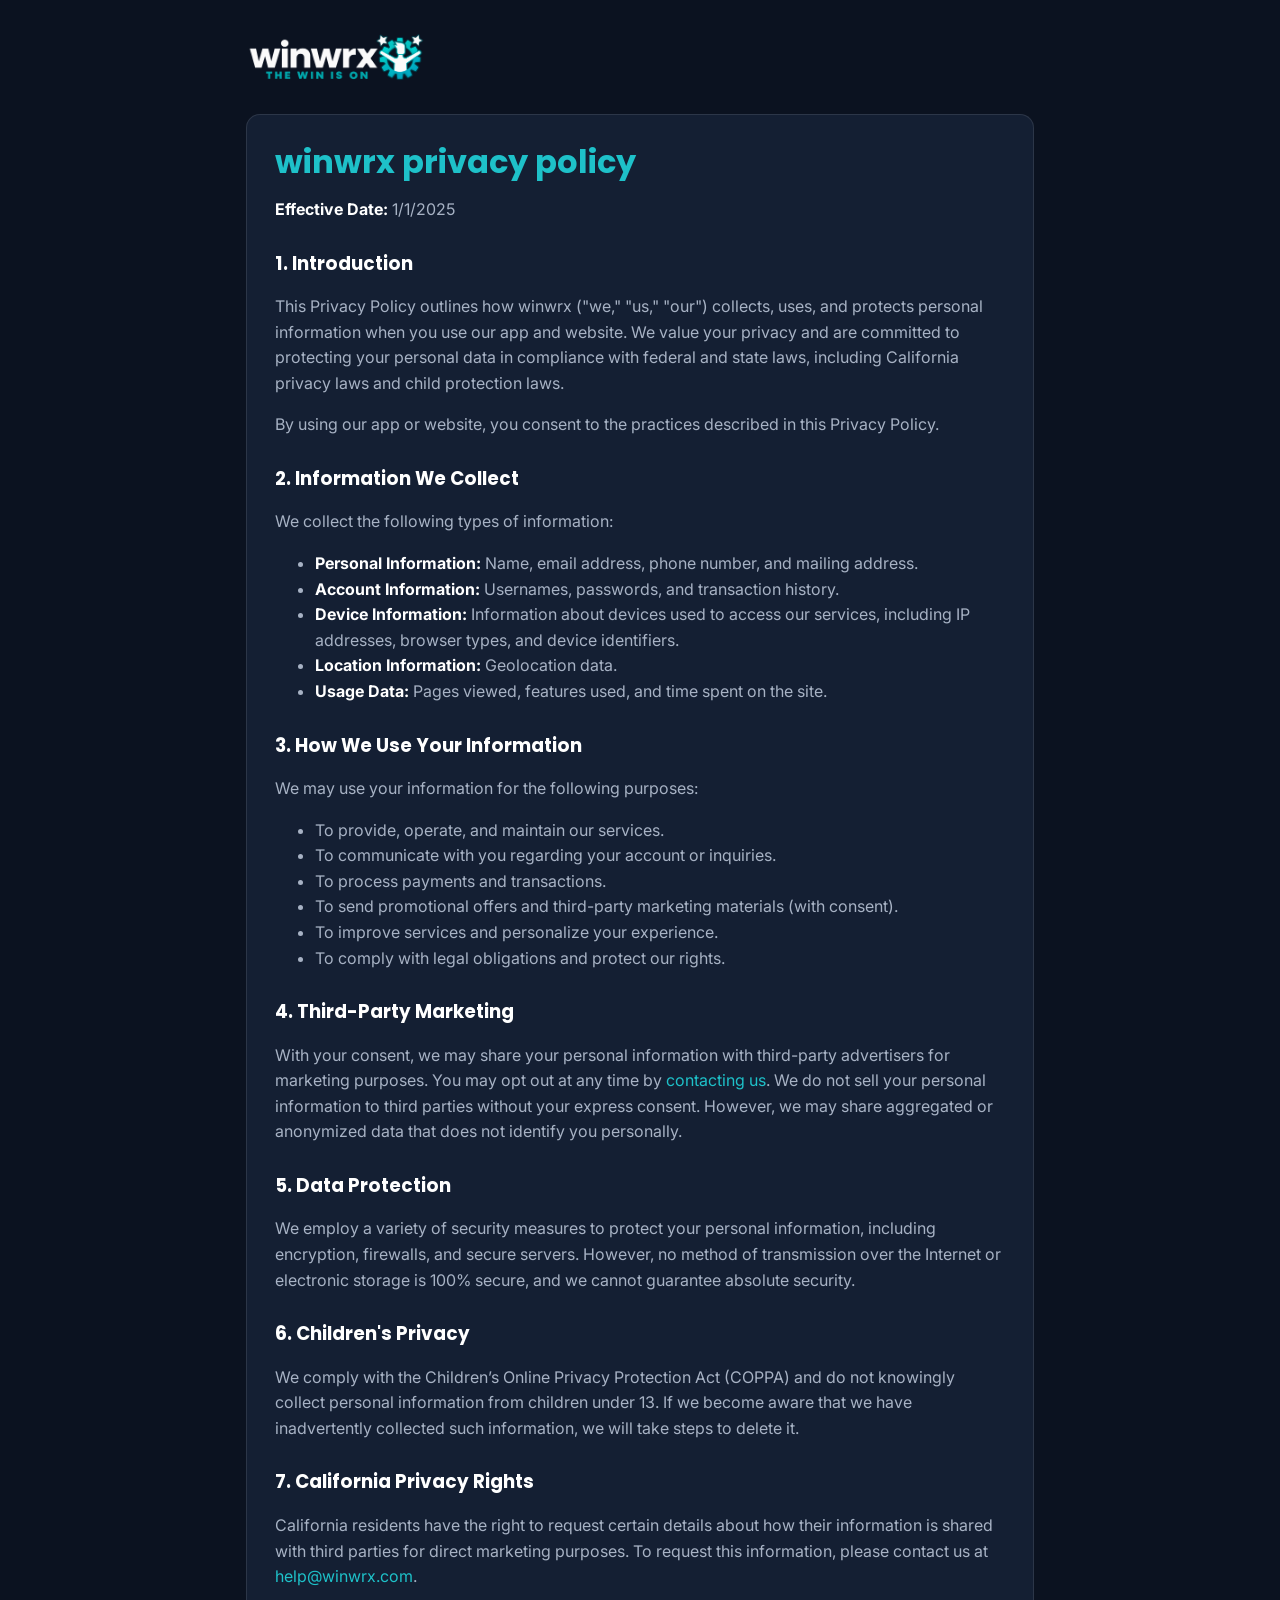
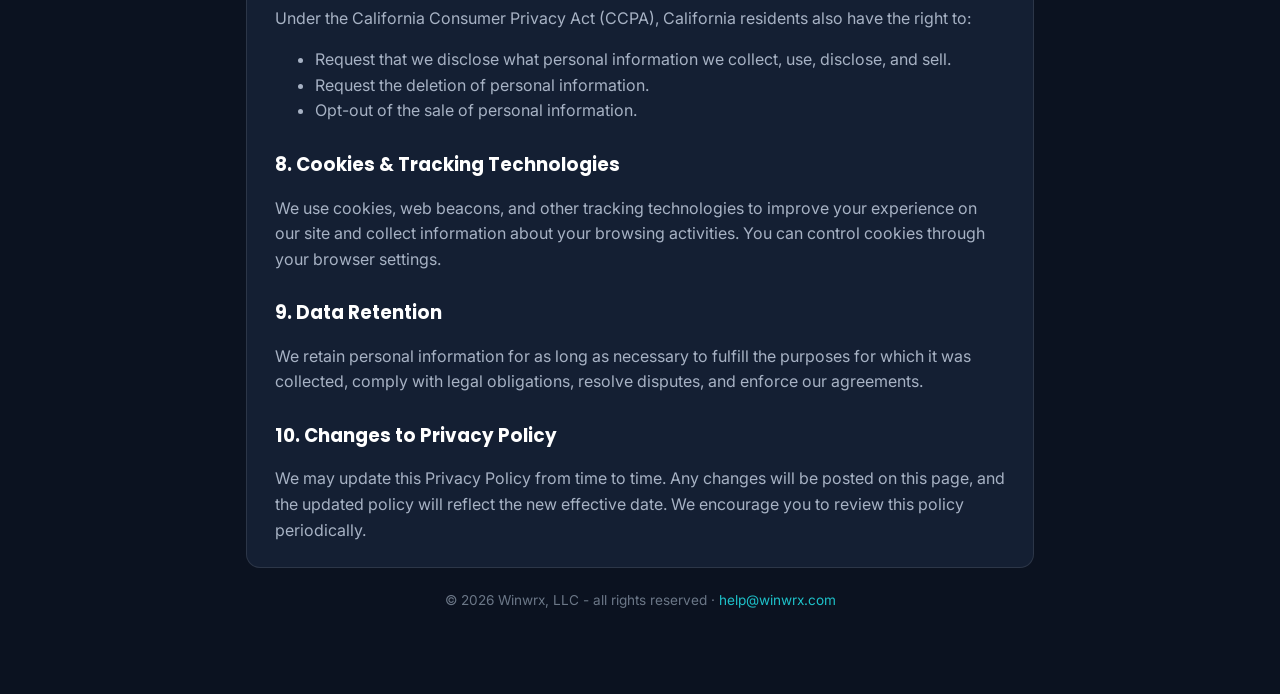
==== privacy.html @ 493c0303 "The app's look: navy, white, the mark's teal, and the current logo One stylesheet for the three page" ====
﻿<!DOCTYPE html>
<html lang="en">
<head>
    <meta charset="UTF-8">
    <meta name="viewport" content="width=device-width, initial-scale=1.0">
    <title>Privacy Policy - winwrx</title>
    <link rel="preconnect" href="https://fonts.googleapis.com">
    <link rel="preconnect" href="https://fonts.gstatic.com" crossorigin>
    <link rel="stylesheet" href="https://fonts.googleapis.com/css2?family=Inter:wght@400;600&family=Poppins:wght@600;700&display=swap">
    <link rel="stylesheet" href="style.css">
</head>
<body>
    <div class="doc">
    <a class="top" href="index.html"><img src="winwrx-logo.png" alt="winwrx"></a>
    <div class="container">
        <header>
            <h1>winwrx privacy policy</h1>
        </header>
        <p><strong>Effective Date:</strong> 1/1/2025</p>

        <h2>1. Introduction</h2>
        <p>This Privacy Policy outlines how winwrx ("we," "us," "our") collects, uses, and protects personal information when you use our app and website. We value your privacy and are committed to protecting your personal data in compliance with federal and state laws, including California privacy laws and child protection laws.</p>
        <p>By using our app or website, you consent to the practices described in this Privacy Policy.</p>

        <h2>2. Information We Collect</h2>
        <p>We collect the following types of information:</p>
        <ul>
            <li><strong>Personal Information:</strong> Name, email address, phone number, and mailing address.</li>
            <li><strong>Account Information:</strong> Usernames, passwords, and transaction history.</li>
            <li><strong>Device Information:</strong> Information about devices used to access our services, including IP addresses, browser types, and device identifiers.</li>
            <li><strong>Location Information:</strong> Geolocation data.</li>
            <li><strong>Usage Data:</strong> Pages viewed, features used, and time spent on the site.</li>
        </ul>

        <h2>3. How We Use Your Information</h2>
        <p>We may use your information for the following purposes:</p>
        <ul>
            <li>To provide, operate, and maintain our services.</li>
            <li>To communicate with you regarding your account or inquiries.</li>
            <li>To process payments and transactions.</li>
            <li>To send promotional offers and third-party marketing materials (with consent).</li>
            <li>To improve services and personalize your experience.</li>
            <li>To comply with legal obligations and protect our rights.</li>
        </ul>

        <h2>4. Third-Party Marketing</h2>
        <p>With your consent, we may share your personal information with third-party advertisers for marketing purposes. You may opt out at any time by <a href="mailto:help@winwrx.com">contacting us</a>. 
        We do not sell your personal information to third parties without your express consent. However, we may share aggregated or anonymized data that does not identify you personally.</p>

        <h2>5. Data Protection</h2>
        <p>We employ a variety of security measures to protect your personal information, including encryption, firewalls, and secure servers. However, no method of transmission over the Internet or electronic storage is 100% secure, and we cannot guarantee absolute security.</p>

        <h2>6. Children's Privacy</h2>
        <p>We comply with the Children’s Online Privacy Protection Act (COPPA) and do not knowingly collect personal information from children under 13. If we become aware that we have inadvertently collected such information, we will take steps to delete it.</p>

        <h2>7. California Privacy Rights</h2>
        <p>California residents have the right to request certain details about how their information is shared with third parties for direct marketing purposes. To request this information, please contact us at <a href="mailto:help@winwrx.com">help@winwrx.com</a>.</p>
        <p>Under the California Consumer Privacy Act (CCPA), California residents also have the right to:</p>
        <ul>
            <li>Request that we disclose what personal information we collect, use, disclose, and sell.</li>
            <li>Request the deletion of personal information.</li>
            <li>Opt-out of the sale of personal information.</li>
        </ul>

        <h2>8. Cookies & Tracking Technologies</h2>
        <p>We use cookies, web beacons, and other tracking technologies to improve your experience on our site and collect information about your browsing activities. You can control cookies through your browser settings.</p>

        <h2>9. Data Retention</h2>
        <p>We retain personal information for as long as necessary to fulfill the purposes for which it was collected, comply with legal obligations, resolve disputes, and enforce our agreements.</p>

        <h2>10. Changes to Privacy Policy</h2>
        <p>We may update this Privacy Policy from time to time. Any changes will be posted on this page, and the updated policy will reflect the new effective date. We encourage you to review this policy periodically.</p>
    </div>
    <footer>
        &copy; 2026 Winwrx, LLC - all rights reserved &middot; <a class="mail" data-u="help" data-d="winwrx.com">help at winwrx dot com</a>
    </footer>
    </div>
    <script>
        // The address is put together here rather than written in the page, so the
        // scrapers that read raw HTML never see it.
        document.querySelectorAll("a.mail").forEach(function (a) {
            var addr = a.dataset.u + "@" + a.dataset.d;
            a.href = "mailto:" + addr;
            a.textContent = addr;
        });
    </script>
</body>
</html>
---- style.css ----
/* winwrx.com - the holding page and its policies, in the app's own look: navy, white,
   the mark's teal. The same tokens as the full site in the WinWrx repo (site/site.css). */

:root {
    --ground: #0b1220;
    --surface: #141f33;
    --line: rgba(255, 255, 255, 0.10);
    --ink: #ffffff;
    --muted: #a7b2c4;
    --dim: #6b7787;
    --teal: #1ec1c9;
    --teal-ink: #06262a;
    --font-display: "Poppins", system-ui, sans-serif;
    --font-body: "Inter", system-ui, -apple-system, "Segoe UI", sans-serif;
}

* { box-sizing: border-box; }

body {
    margin: 0;
    background: var(--ground);
    color: var(--ink);
    font-family: var(--font-body);
    line-height: 1.6;
}

a { color: var(--teal); text-decoration: none; }
a:hover { text-decoration: underline; }

/* The home page: the logo, one line, the two policies. */
.hold {
    min-height: 100vh;
    display: flex;
    flex-direction: column;
    align-items: center;
    justify-content: center;
    padding: 32px 16px;
    text-align: center;
}

.hold .logo { width: 100%; max-width: 420px; height: auto; }

.hold .soon {
    margin: 28px 0 8px;
    font-family: var(--font-display);
    font-size: 1.25rem;
    color: var(--muted);
}

.btns { display: flex; flex-wrap: wrap; gap: 12px; justify-content: center; margin-top: 18px; }

.btn {
    display: inline-block;
    padding: 11px 22px;
    border-radius: 999px;
    border: 1px solid var(--teal);
    color: var(--teal);
    font-family: var(--font-display);
    font-weight: 600;
    font-size: .95rem;
}

.btn:hover { background: var(--teal); color: var(--teal-ink); text-decoration: none; }

/* The policies: a reading column on a card. */
.doc { max-width: 820px; margin: 0 auto; padding: 28px 16px 60px; }

.doc .top { display: block; margin-bottom: 18px; }
.doc .top img { width: 180px; height: auto; }

.container {
    background: var(--surface);
    border: 1px solid var(--line);
    border-radius: 14px;
    padding: 28px 28px 8px;
}

.container h1 { font-family: var(--font-display); color: var(--teal); margin: 0 0 12px; line-height: 1.2; }
.container h2 { font-family: var(--font-display); color: var(--ink); font-size: 1.15rem; margin: 26px 0 8px; }
.container p, .container li { color: var(--muted); }
.container strong { color: var(--ink); }

footer {
    padding: 22px 0;
    text-align: center;
    font-size: .85rem;
    color: var(--dim);
}

@media (max-width: 560px) {
    .container { padding: 20px 18px 4px; }
}
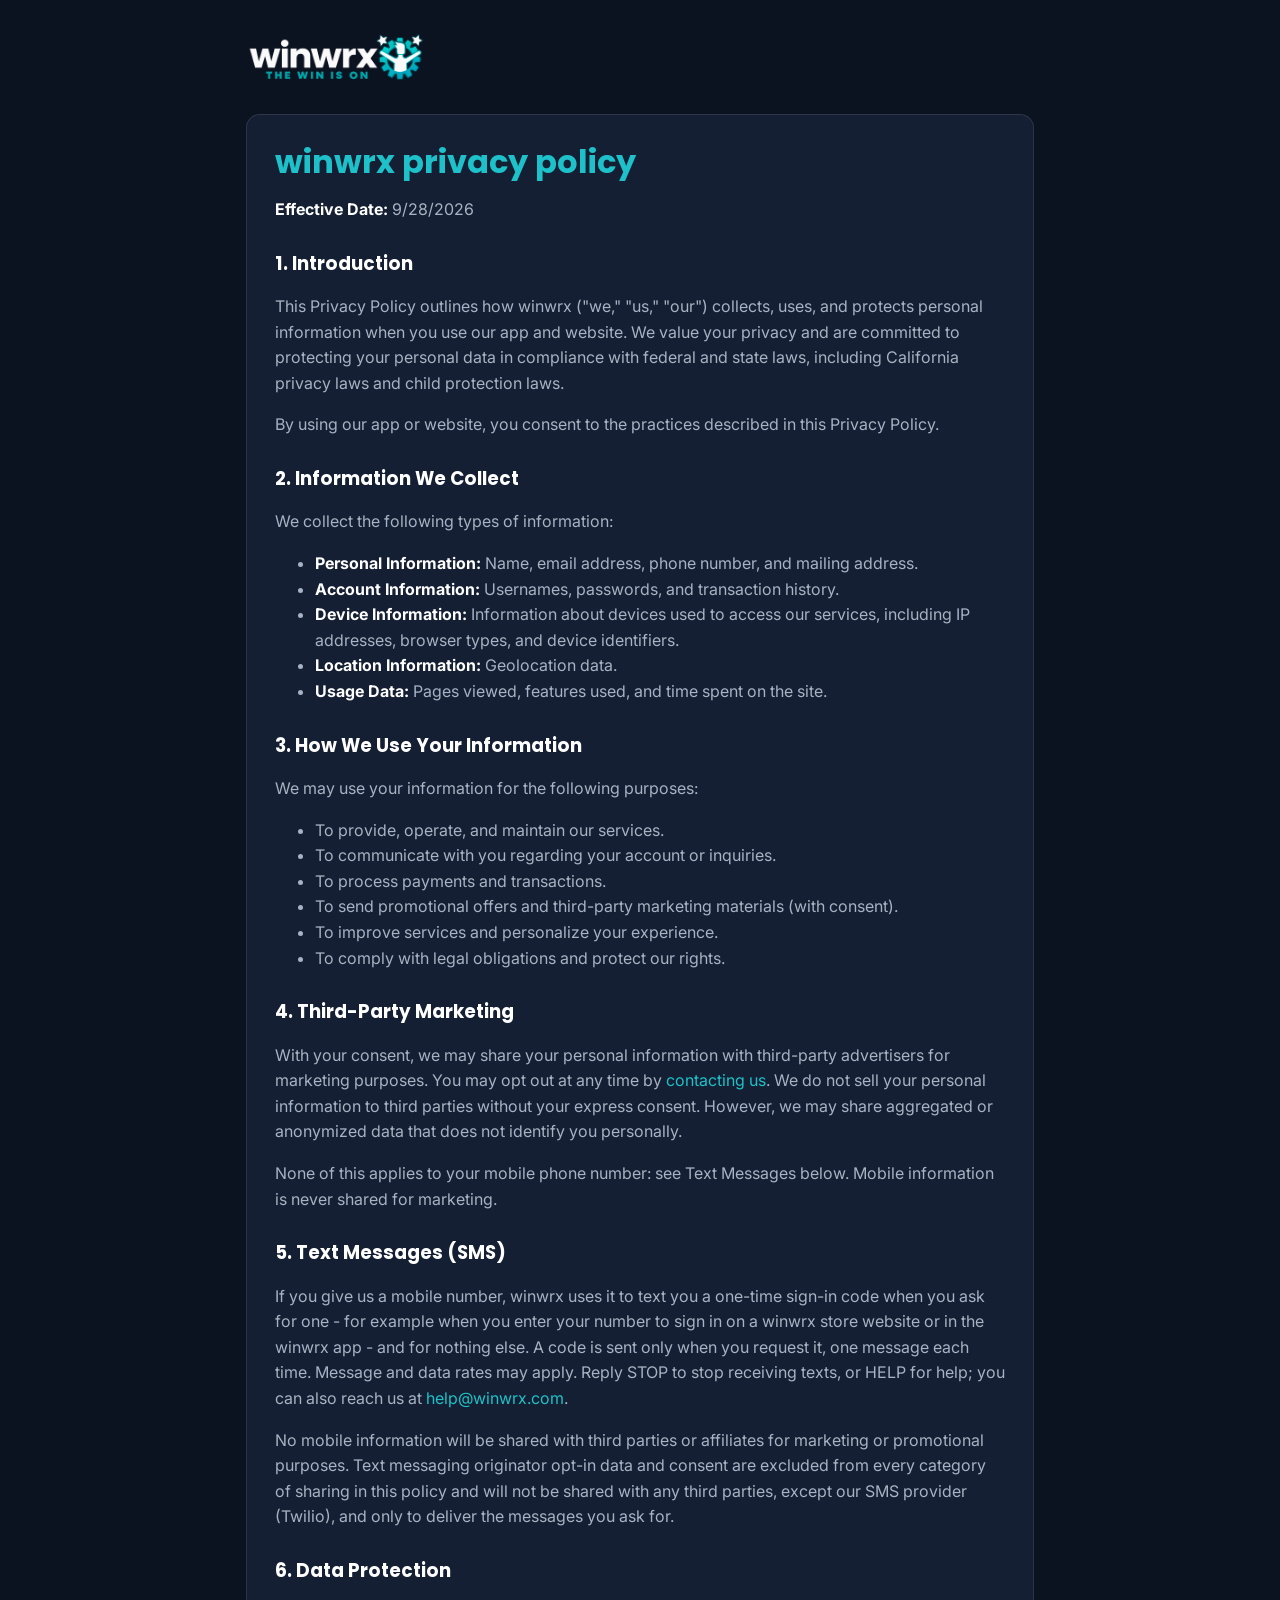
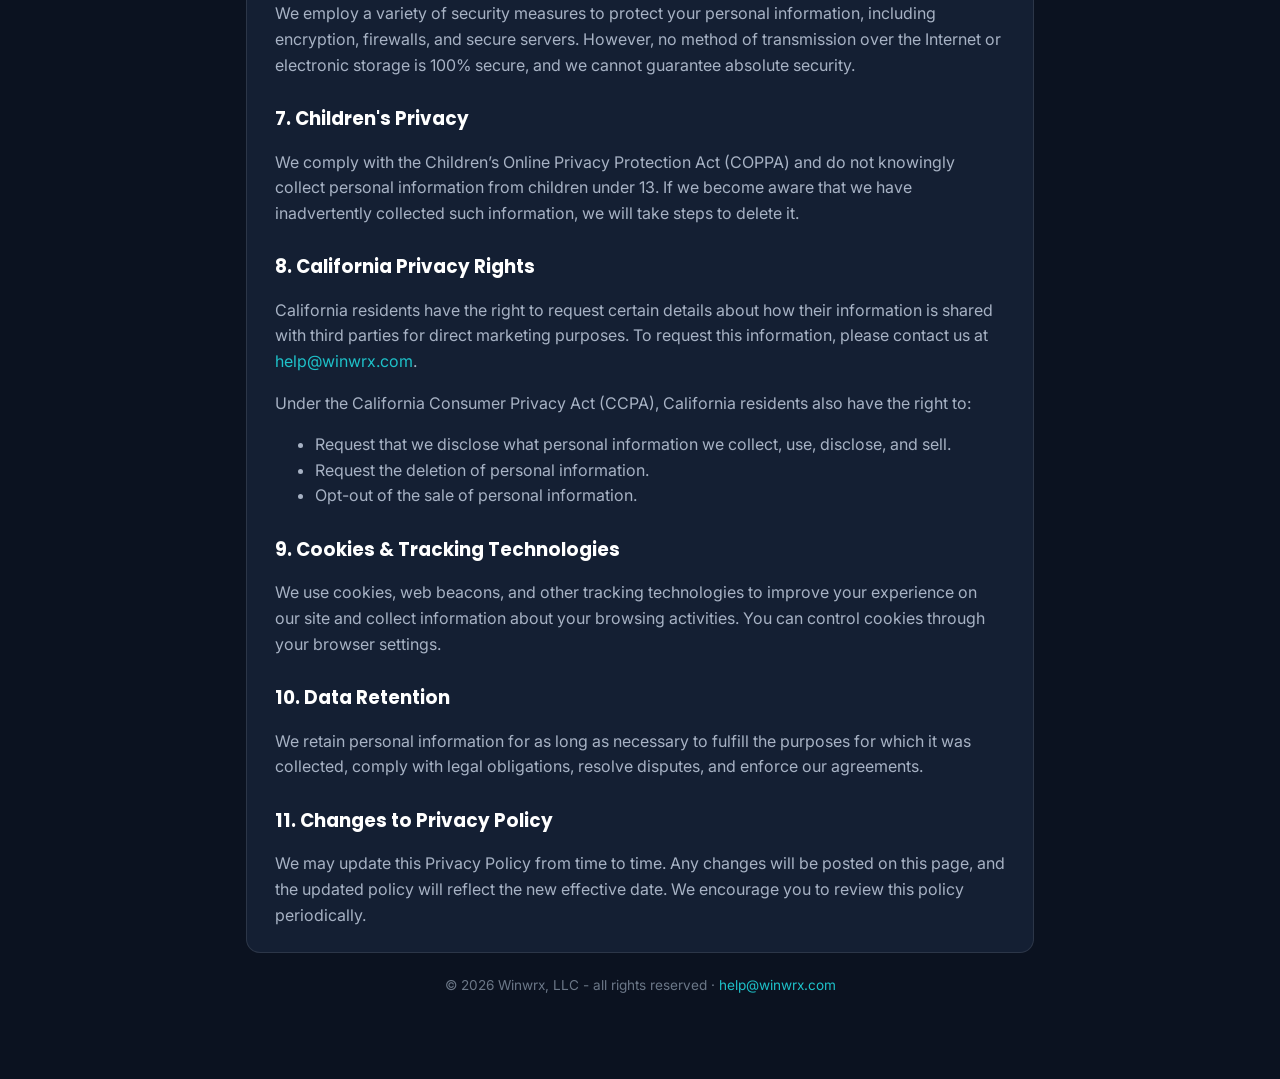
==== commit 4d7c0d79: "Privacy and terms: a Text Messages section - sign-in codes only, STOP/HELP, mobile numbers never sha" ====
--- a/privacy.html
+++ b/privacy.html
@@ -2,6 +2,7 @@
 <html lang="en">
 <head>
     <meta charset="UTF-8">
+    <meta name="google-adsense-account" content="ca-pub-6099038135596862">
     <meta name="viewport" content="width=device-width, initial-scale=1.0">
     <title>Privacy Policy - winwrx</title>
     <link rel="preconnect" href="https://fonts.googleapis.com">
@@ -16,7 +17,7 @@
         <header>
             <h1>winwrx privacy policy</h1>
         </header>
-        <p><strong>Effective Date:</strong> 1/1/2025</p>
+        <p><strong>Effective Date:</strong> 9/28/2026</p>
 
         <h2>1. Introduction</h2>
         <p>This Privacy Policy outlines how winwrx ("we," "us," "our") collects, uses, and protects personal information when you use our app and website. We value your privacy and are committed to protecting your personal data in compliance with federal and state laws, including California privacy laws and child protection laws.</p>
@@ -46,14 +47,19 @@
         <h2>4. Third-Party Marketing</h2>
         <p>With your consent, we may share your personal information with third-party advertisers for marketing purposes. You may opt out at any time by <a href="mailto:help@winwrx.com">contacting us</a>. 
         We do not sell your personal information to third parties without your express consent. However, we may share aggregated or anonymized data that does not identify you personally.</p>
+        <p>None of this applies to your mobile phone number: see Text Messages below. Mobile information is never shared for marketing.</p>
 
-        <h2>5. Data Protection</h2>
+        <h2>5. Text Messages (SMS)</h2>
+        <p>If you give us a mobile number, winwrx uses it to text you a one-time sign-in code when you ask for one - for example when you enter your number to sign in on a winwrx store website or in the winwrx app - and for nothing else. A code is sent only when you request it, one message each time. Message and data rates may apply. Reply STOP to stop receiving texts, or HELP for help; you can also reach us at <a href="mailto:help@winwrx.com">help@winwrx.com</a>.</p>
+        <p>No mobile information will be shared with third parties or affiliates for marketing or promotional purposes. Text messaging originator opt-in data and consent are excluded from every category of sharing in this policy and will not be shared with any third parties, except our SMS provider (Twilio), and only to deliver the messages you ask for.</p>
+
+        <h2>6. Data Protection</h2>
         <p>We employ a variety of security measures to protect your personal information, including encryption, firewalls, and secure servers. However, no method of transmission over the Internet or electronic storage is 100% secure, and we cannot guarantee absolute security.</p>
 
-        <h2>6. Children's Privacy</h2>
+        <h2>7. Children's Privacy</h2>
         <p>We comply with the Children’s Online Privacy Protection Act (COPPA) and do not knowingly collect personal information from children under 13. If we become aware that we have inadvertently collected such information, we will take steps to delete it.</p>
 
-        <h2>7. California Privacy Rights</h2>
+        <h2>8. California Privacy Rights</h2>
         <p>California residents have the right to request certain details about how their information is shared with third parties for direct marketing purposes. To request this information, please contact us at <a href="mailto:help@winwrx.com">help@winwrx.com</a>.</p>
         <p>Under the California Consumer Privacy Act (CCPA), California residents also have the right to:</p>
         <ul>
@@ -62,13 +68,13 @@
             <li>Opt-out of the sale of personal information.</li>
         </ul>
 
-        <h2>8. Cookies & Tracking Technologies</h2>
+        <h2>9. Cookies & Tracking Technologies</h2>
         <p>We use cookies, web beacons, and other tracking technologies to improve your experience on our site and collect information about your browsing activities. You can control cookies through your browser settings.</p>
 
-        <h2>9. Data Retention</h2>
+        <h2>10. Data Retention</h2>
         <p>We retain personal information for as long as necessary to fulfill the purposes for which it was collected, comply with legal obligations, resolve disputes, and enforce our agreements.</p>
 
-        <h2>10. Changes to Privacy Policy</h2>
+        <h2>11. Changes to Privacy Policy</h2>
         <p>We may update this Privacy Policy from time to time. Any changes will be posted on this page, and the updated policy will reflect the new effective date. We encourage you to review this policy periodically.</p>
     </div>
     <footer>
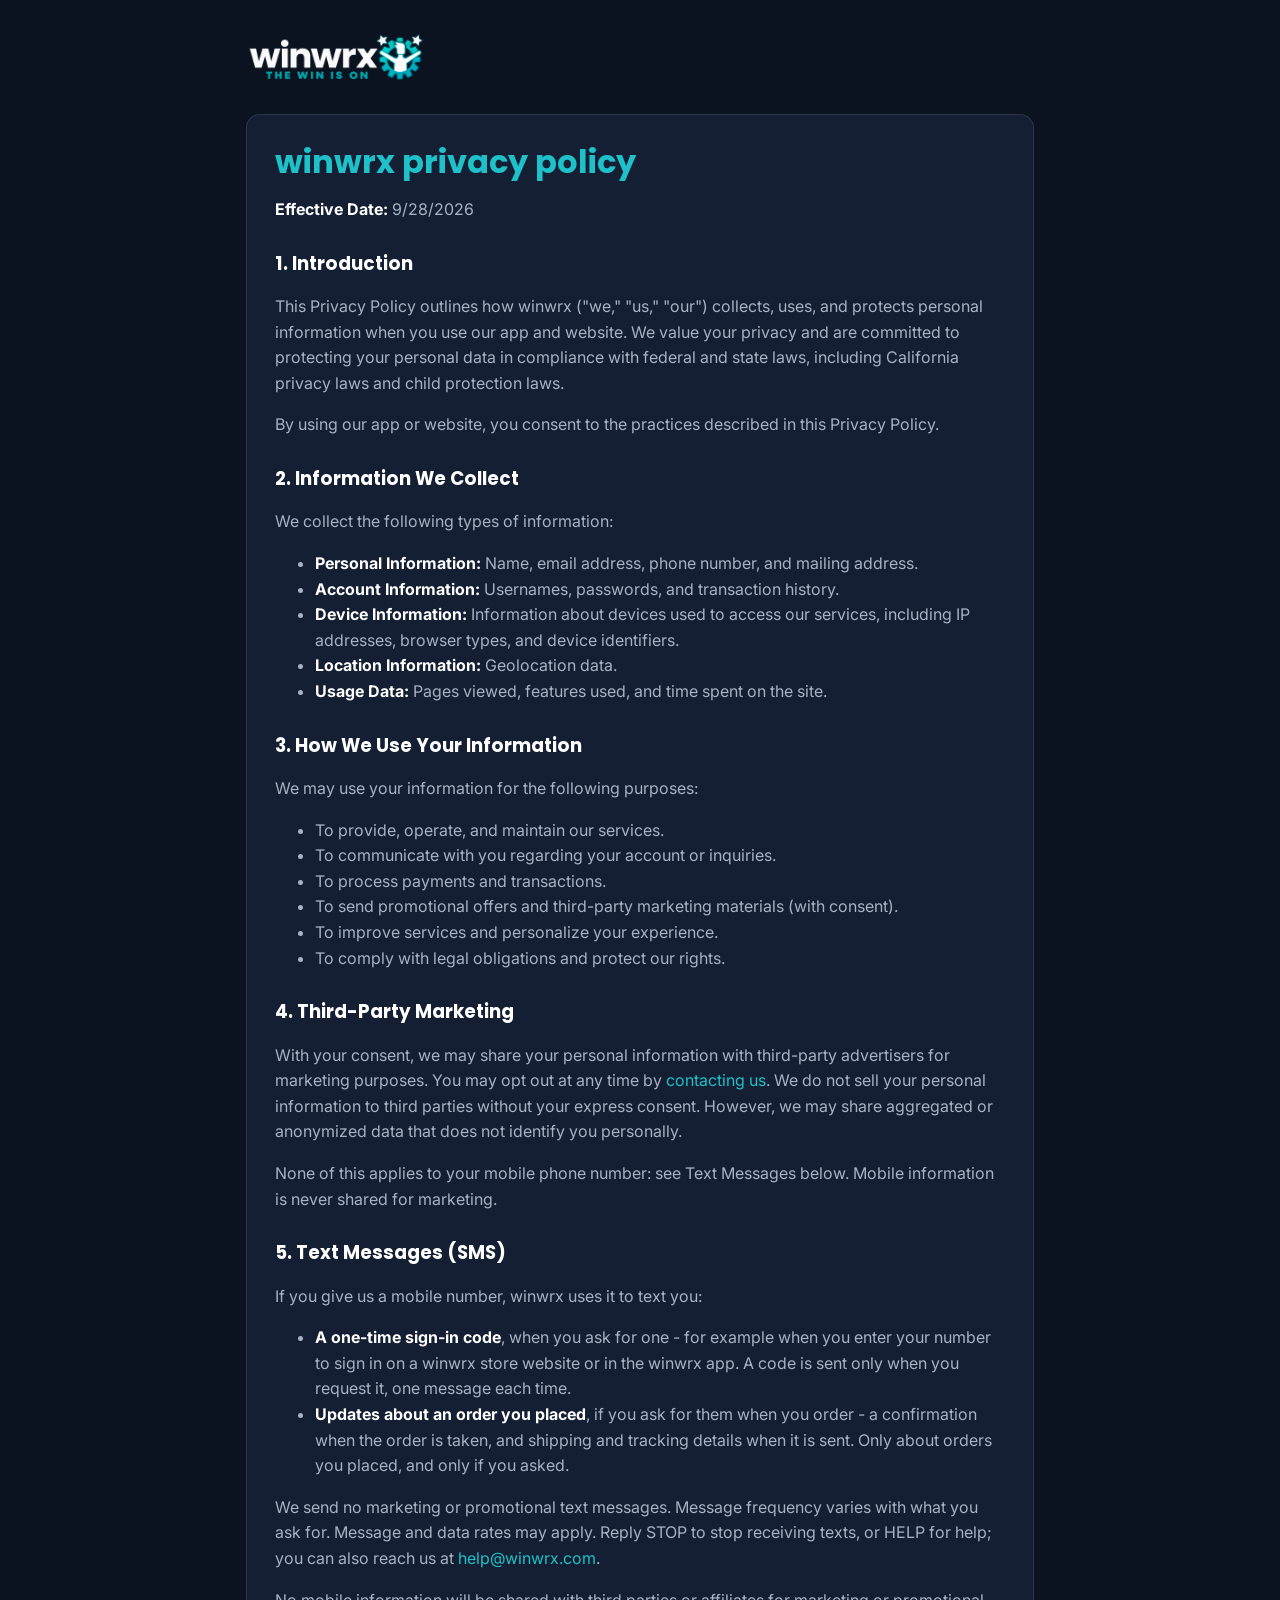
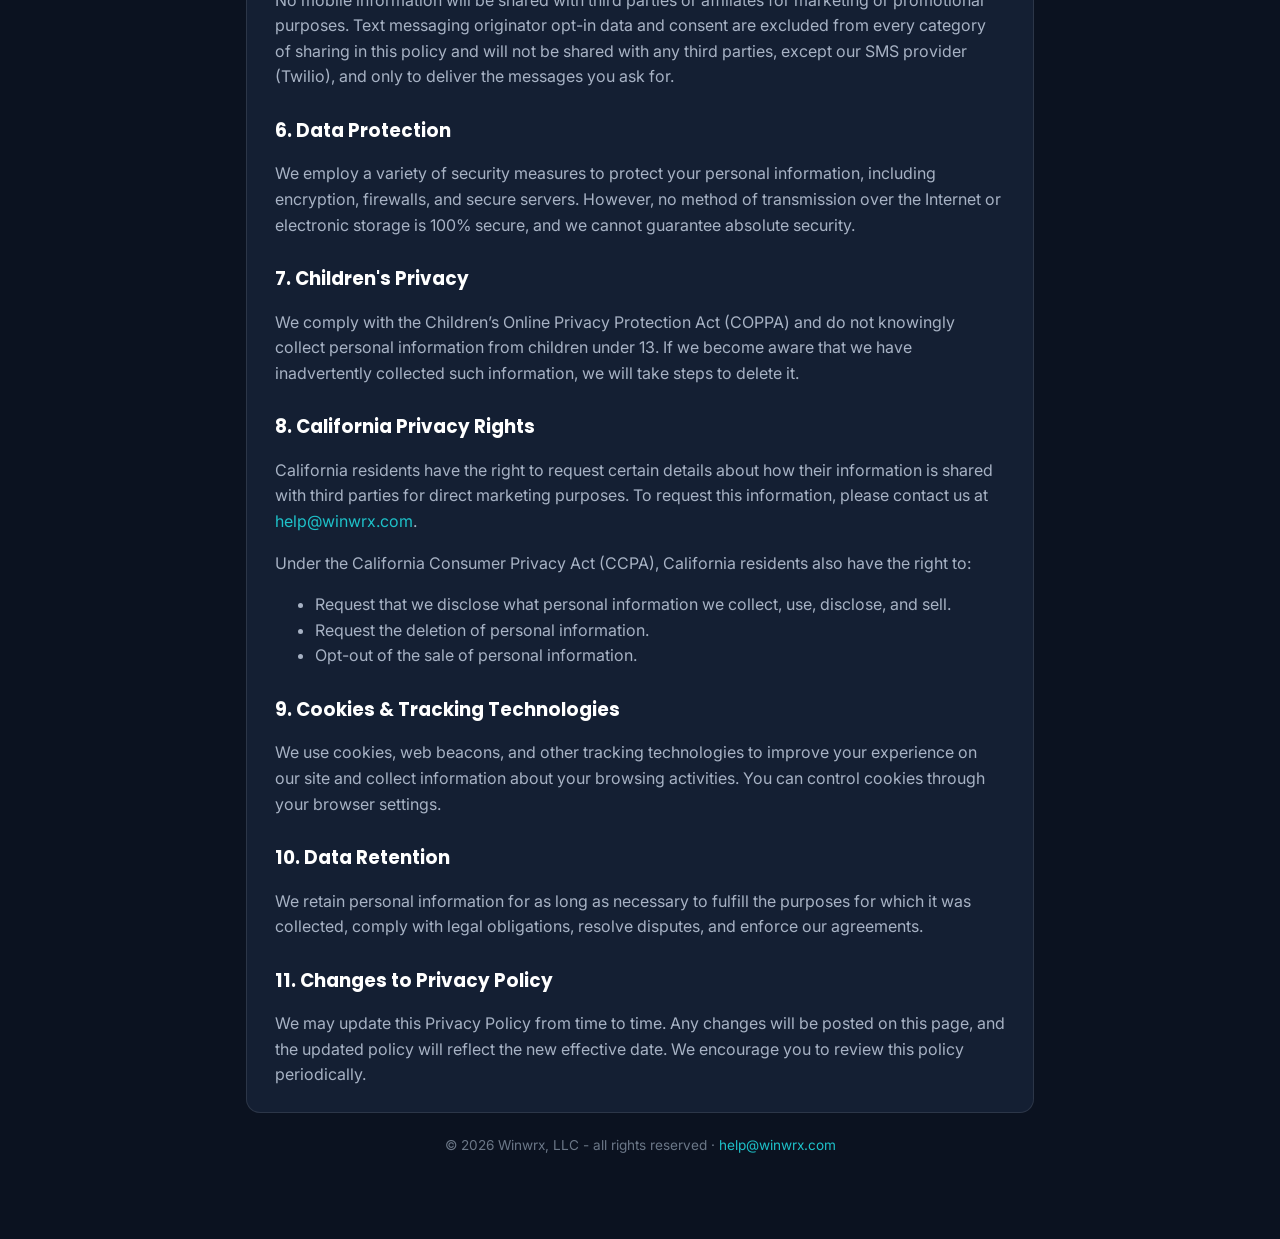
==== commit eab5c9c5: "Text Messages: order updates alongside the sign-in code The 10DLC brand cleared vetting today and th" ====
--- a/privacy.html
+++ b/privacy.html
@@ -1,4 +1,4 @@
-﻿<!DOCTYPE html>
+<!DOCTYPE html>
 <html lang="en">
 <head>
     <meta charset="UTF-8">
@@ -50,7 +50,12 @@
         <p>None of this applies to your mobile phone number: see Text Messages below. Mobile information is never shared for marketing.</p>
 
         <h2>5. Text Messages (SMS)</h2>
-        <p>If you give us a mobile number, winwrx uses it to text you a one-time sign-in code when you ask for one - for example when you enter your number to sign in on a winwrx store website or in the winwrx app - and for nothing else. A code is sent only when you request it, one message each time. Message and data rates may apply. Reply STOP to stop receiving texts, or HELP for help; you can also reach us at <a href="mailto:help@winwrx.com">help@winwrx.com</a>.</p>
+        <p>If you give us a mobile number, winwrx uses it to text you:</p>
+        <ul>
+            <li><strong>A one-time sign-in code</strong>, when you ask for one - for example when you enter your number to sign in on a winwrx store website or in the winwrx app. A code is sent only when you request it, one message each time.</li>
+            <li><strong>Updates about an order you placed</strong>, if you ask for them when you order - a confirmation when the order is taken, and shipping and tracking details when it is sent. Only about orders you placed, and only if you asked.</li>
+        </ul>
+        <p>We send no marketing or promotional text messages. Message frequency varies with what you ask for. Message and data rates may apply. Reply STOP to stop receiving texts, or HELP for help; you can also reach us at <a href="mailto:help@winwrx.com">help@winwrx.com</a>.</p>
         <p>No mobile information will be shared with third parties or affiliates for marketing or promotional purposes. Text messaging originator opt-in data and consent are excluded from every category of sharing in this policy and will not be shared with any third parties, except our SMS provider (Twilio), and only to deliver the messages you ask for.</p>
 
         <h2>6. Data Protection</h2>
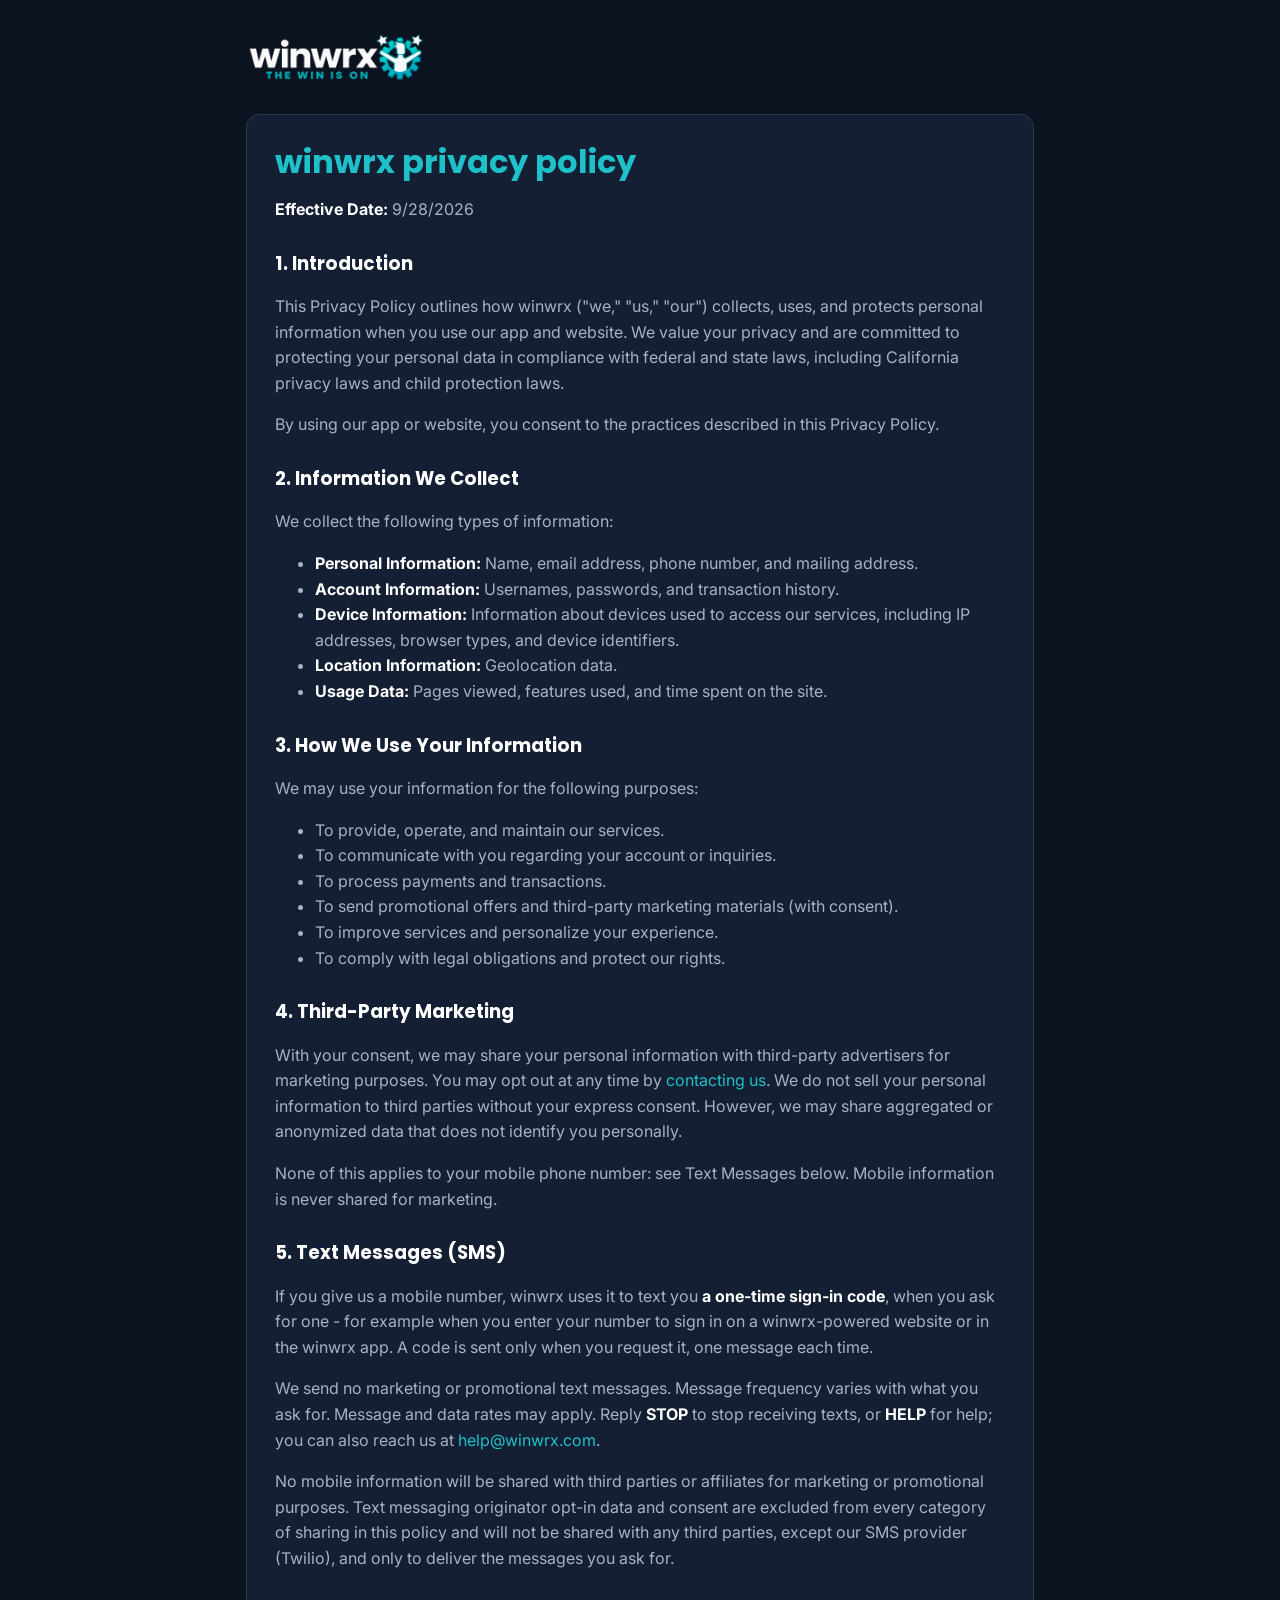
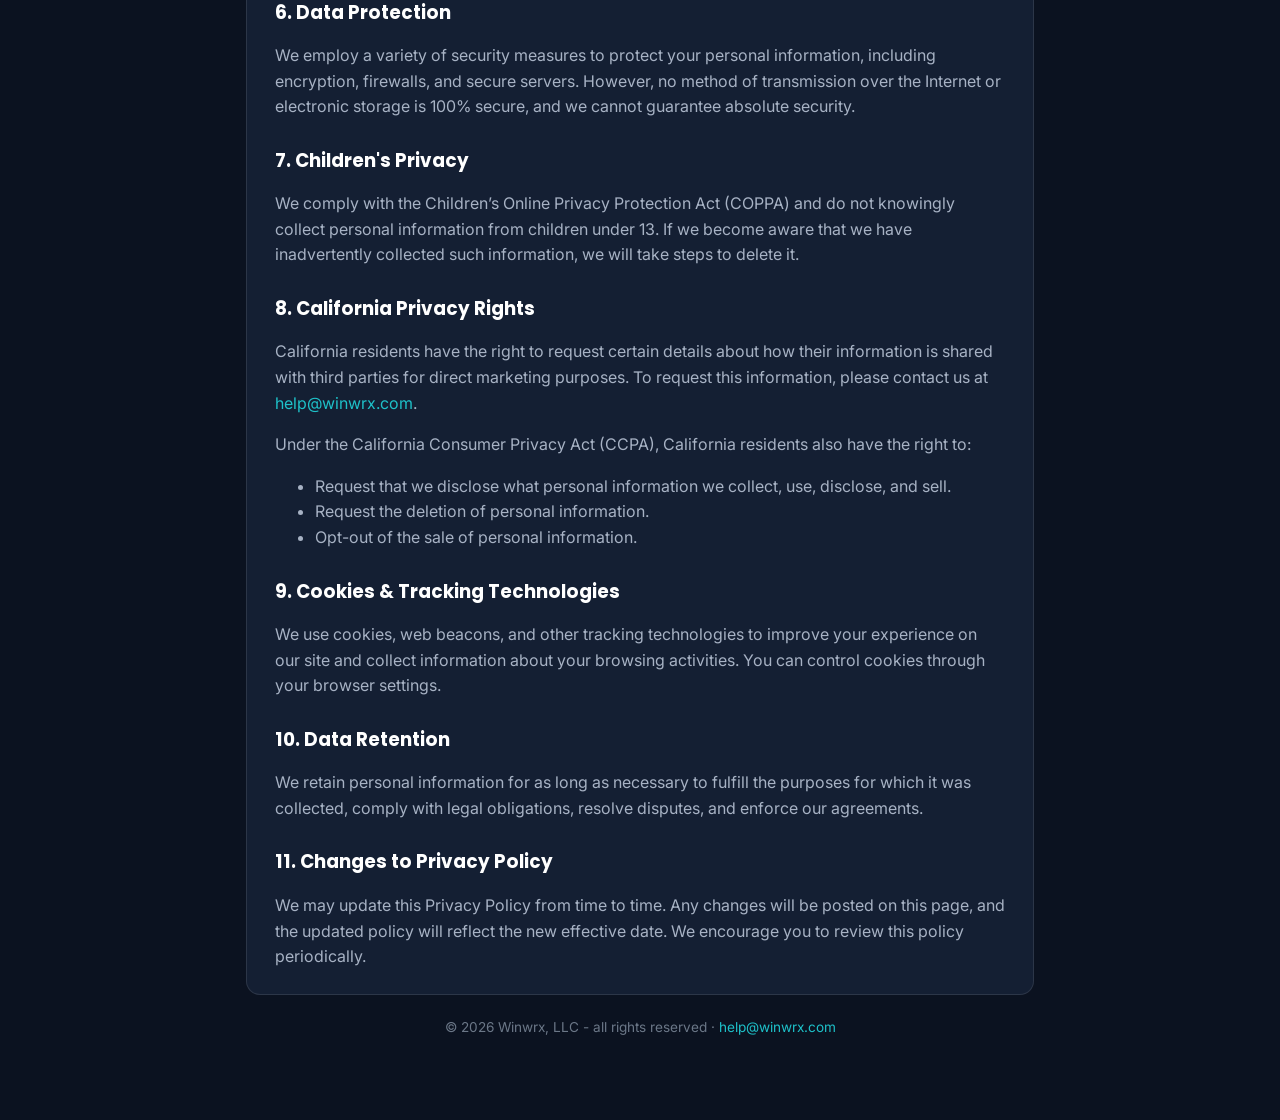
==== commit 42dcb21b: "Text Messages: sign-in codes only, with the program details carriers look for The terms now name the" ====
--- a/privacy.html
+++ b/privacy.html
@@ -1,99 +1,95 @@
-<!DOCTYPE html>
-<html lang="en">
-<head>
-    <meta charset="UTF-8">
-    <meta name="google-adsense-account" content="ca-pub-6099038135596862">
-    <meta name="viewport" content="width=device-width, initial-scale=1.0">
-    <title>Privacy Policy - winwrx</title>
-    <link rel="preconnect" href="https://fonts.googleapis.com">
-    <link rel="preconnect" href="https://fonts.gstatic.com" crossorigin>
-    <link rel="stylesheet" href="https://fonts.googleapis.com/css2?family=Inter:wght@400;600&family=Poppins:wght@600;700&display=swap">
-    <link rel="stylesheet" href="style.css">
-</head>
-<body>
-    <div class="doc">
-    <a class="top" href="index.html"><img src="winwrx-logo.png" alt="winwrx"></a>
-    <div class="container">
-        <header>
-            <h1>winwrx privacy policy</h1>
-        </header>
-        <p><strong>Effective Date:</strong> 9/28/2026</p>
-
-        <h2>1. Introduction</h2>
-        <p>This Privacy Policy outlines how winwrx ("we," "us," "our") collects, uses, and protects personal information when you use our app and website. We value your privacy and are committed to protecting your personal data in compliance with federal and state laws, including California privacy laws and child protection laws.</p>
-        <p>By using our app or website, you consent to the practices described in this Privacy Policy.</p>
-
-        <h2>2. Information We Collect</h2>
-        <p>We collect the following types of information:</p>
-        <ul>
-            <li><strong>Personal Information:</strong> Name, email address, phone number, and mailing address.</li>
-            <li><strong>Account Information:</strong> Usernames, passwords, and transaction history.</li>
-            <li><strong>Device Information:</strong> Information about devices used to access our services, including IP addresses, browser types, and device identifiers.</li>
-            <li><strong>Location Information:</strong> Geolocation data.</li>
-            <li><strong>Usage Data:</strong> Pages viewed, features used, and time spent on the site.</li>
-        </ul>
-
-        <h2>3. How We Use Your Information</h2>
-        <p>We may use your information for the following purposes:</p>
-        <ul>
-            <li>To provide, operate, and maintain our services.</li>
-            <li>To communicate with you regarding your account or inquiries.</li>
-            <li>To process payments and transactions.</li>
-            <li>To send promotional offers and third-party marketing materials (with consent).</li>
-            <li>To improve services and personalize your experience.</li>
-            <li>To comply with legal obligations and protect our rights.</li>
-        </ul>
-
-        <h2>4. Third-Party Marketing</h2>
-        <p>With your consent, we may share your personal information with third-party advertisers for marketing purposes. You may opt out at any time by <a href="mailto:help@winwrx.com">contacting us</a>. 
-        We do not sell your personal information to third parties without your express consent. However, we may share aggregated or anonymized data that does not identify you personally.</p>
-        <p>None of this applies to your mobile phone number: see Text Messages below. Mobile information is never shared for marketing.</p>
-
-        <h2>5. Text Messages (SMS)</h2>
-        <p>If you give us a mobile number, winwrx uses it to text you:</p>
-        <ul>
-            <li><strong>A one-time sign-in code</strong>, when you ask for one - for example when you enter your number to sign in on a winwrx store website or in the winwrx app. A code is sent only when you request it, one message each time.</li>
-            <li><strong>Updates about an order you placed</strong>, if you ask for them when you order - a confirmation when the order is taken, and shipping and tracking details when it is sent. Only about orders you placed, and only if you asked.</li>
-        </ul>
-        <p>We send no marketing or promotional text messages. Message frequency varies with what you ask for. Message and data rates may apply. Reply STOP to stop receiving texts, or HELP for help; you can also reach us at <a href="mailto:help@winwrx.com">help@winwrx.com</a>.</p>
-        <p>No mobile information will be shared with third parties or affiliates for marketing or promotional purposes. Text messaging originator opt-in data and consent are excluded from every category of sharing in this policy and will not be shared with any third parties, except our SMS provider (Twilio), and only to deliver the messages you ask for.</p>
-
-        <h2>6. Data Protection</h2>
-        <p>We employ a variety of security measures to protect your personal information, including encryption, firewalls, and secure servers. However, no method of transmission over the Internet or electronic storage is 100% secure, and we cannot guarantee absolute security.</p>
-
-        <h2>7. Children's Privacy</h2>
-        <p>We comply with the Children’s Online Privacy Protection Act (COPPA) and do not knowingly collect personal information from children under 13. If we become aware that we have inadvertently collected such information, we will take steps to delete it.</p>
-
-        <h2>8. California Privacy Rights</h2>
-        <p>California residents have the right to request certain details about how their information is shared with third parties for direct marketing purposes. To request this information, please contact us at <a href="mailto:help@winwrx.com">help@winwrx.com</a>.</p>
-        <p>Under the California Consumer Privacy Act (CCPA), California residents also have the right to:</p>
-        <ul>
-            <li>Request that we disclose what personal information we collect, use, disclose, and sell.</li>
-            <li>Request the deletion of personal information.</li>
-            <li>Opt-out of the sale of personal information.</li>
-        </ul>
-
-        <h2>9. Cookies & Tracking Technologies</h2>
-        <p>We use cookies, web beacons, and other tracking technologies to improve your experience on our site and collect information about your browsing activities. You can control cookies through your browser settings.</p>
-
-        <h2>10. Data Retention</h2>
-        <p>We retain personal information for as long as necessary to fulfill the purposes for which it was collected, comply with legal obligations, resolve disputes, and enforce our agreements.</p>
-
-        <h2>11. Changes to Privacy Policy</h2>
-        <p>We may update this Privacy Policy from time to time. Any changes will be posted on this page, and the updated policy will reflect the new effective date. We encourage you to review this policy periodically.</p>
-    </div>
-    <footer>
-        &copy; 2026 Winwrx, LLC - all rights reserved &middot; <a class="mail" data-u="help" data-d="winwrx.com">help at winwrx dot com</a>
-    </footer>
-    </div>
-    <script>
-        // The address is put together here rather than written in the page, so the
-        // scrapers that read raw HTML never see it.
-        document.querySelectorAll("a.mail").forEach(function (a) {
-            var addr = a.dataset.u + "@" + a.dataset.d;
-            a.href = "mailto:" + addr;
-            a.textContent = addr;
-        });
-    </script>
-</body>
-</html>
+<!DOCTYPE html>
+<html lang="en">
+<head>
+    <meta charset="UTF-8">
+    <meta name="google-adsense-account" content="ca-pub-6099038135596862">
+    <meta name="viewport" content="width=device-width, initial-scale=1.0">
+    <title>Privacy Policy - winwrx</title>
+    <link rel="preconnect" href="https://fonts.googleapis.com">
+    <link rel="preconnect" href="https://fonts.gstatic.com" crossorigin>
+    <link rel="stylesheet" href="https://fonts.googleapis.com/css2?family=Inter:wght@400;600&family=Poppins:wght@600;700&display=swap">
+    <link rel="stylesheet" href="style.css">
+</head>
+<body>
+    <div class="doc">
+    <a class="top" href="index.html"><img src="winwrx-logo.png" alt="winwrx"></a>
+    <div class="container">
+        <header>
+            <h1>winwrx privacy policy</h1>
+        </header>
+        <p><strong>Effective Date:</strong> 9/28/2026</p>
+
+        <h2>1. Introduction</h2>
+        <p>This Privacy Policy outlines how winwrx ("we," "us," "our") collects, uses, and protects personal information when you use our app and website. We value your privacy and are committed to protecting your personal data in compliance with federal and state laws, including California privacy laws and child protection laws.</p>
+        <p>By using our app or website, you consent to the practices described in this Privacy Policy.</p>
+
+        <h2>2. Information We Collect</h2>
+        <p>We collect the following types of information:</p>
+        <ul>
+            <li><strong>Personal Information:</strong> Name, email address, phone number, and mailing address.</li>
+            <li><strong>Account Information:</strong> Usernames, passwords, and transaction history.</li>
+            <li><strong>Device Information:</strong> Information about devices used to access our services, including IP addresses, browser types, and device identifiers.</li>
+            <li><strong>Location Information:</strong> Geolocation data.</li>
+            <li><strong>Usage Data:</strong> Pages viewed, features used, and time spent on the site.</li>
+        </ul>
+
+        <h2>3. How We Use Your Information</h2>
+        <p>We may use your information for the following purposes:</p>
+        <ul>
+            <li>To provide, operate, and maintain our services.</li>
+            <li>To communicate with you regarding your account or inquiries.</li>
+            <li>To process payments and transactions.</li>
+            <li>To send promotional offers and third-party marketing materials (with consent).</li>
+            <li>To improve services and personalize your experience.</li>
+            <li>To comply with legal obligations and protect our rights.</li>
+        </ul>
+
+        <h2>4. Third-Party Marketing</h2>
+        <p>With your consent, we may share your personal information with third-party advertisers for marketing purposes. You may opt out at any time by <a href="mailto:help@winwrx.com">contacting us</a>. 
+        We do not sell your personal information to third parties without your express consent. However, we may share aggregated or anonymized data that does not identify you personally.</p>
+        <p>None of this applies to your mobile phone number: see Text Messages below. Mobile information is never shared for marketing.</p>
+
+        <h2>5. Text Messages (SMS)</h2>
+        <p>If you give us a mobile number, winwrx uses it to text you <strong>a one-time sign-in code</strong>, when you ask for one - for example when you enter your number to sign in on a winwrx-powered website or in the winwrx app. A code is sent only when you request it, one message each time.</p>
+        <p>We send no marketing or promotional text messages. Message frequency varies with what you ask for. Message and data rates may apply. Reply <strong>STOP</strong> to stop receiving texts, or <strong>HELP</strong> for help; you can also reach us at <a href="mailto:help@winwrx.com">help@winwrx.com</a>.</p>
+        <p>No mobile information will be shared with third parties or affiliates for marketing or promotional purposes. Text messaging originator opt-in data and consent are excluded from every category of sharing in this policy and will not be shared with any third parties, except our SMS provider (Twilio), and only to deliver the messages you ask for.</p>
+
+        <h2>6. Data Protection</h2>
+        <p>We employ a variety of security measures to protect your personal information, including encryption, firewalls, and secure servers. However, no method of transmission over the Internet or electronic storage is 100% secure, and we cannot guarantee absolute security.</p>
+
+        <h2>7. Children's Privacy</h2>
+        <p>We comply with the Children’s Online Privacy Protection Act (COPPA) and do not knowingly collect personal information from children under 13. If we become aware that we have inadvertently collected such information, we will take steps to delete it.</p>
+
+        <h2>8. California Privacy Rights</h2>
+        <p>California residents have the right to request certain details about how their information is shared with third parties for direct marketing purposes. To request this information, please contact us at <a href="mailto:help@winwrx.com">help@winwrx.com</a>.</p>
+        <p>Under the California Consumer Privacy Act (CCPA), California residents also have the right to:</p>
+        <ul>
+            <li>Request that we disclose what personal information we collect, use, disclose, and sell.</li>
+            <li>Request the deletion of personal information.</li>
+            <li>Opt-out of the sale of personal information.</li>
+        </ul>
+
+        <h2>9. Cookies & Tracking Technologies</h2>
+        <p>We use cookies, web beacons, and other tracking technologies to improve your experience on our site and collect information about your browsing activities. You can control cookies through your browser settings.</p>
+
+        <h2>10. Data Retention</h2>
+        <p>We retain personal information for as long as necessary to fulfill the purposes for which it was collected, comply with legal obligations, resolve disputes, and enforce our agreements.</p>
+
+        <h2>11. Changes to Privacy Policy</h2>
+        <p>We may update this Privacy Policy from time to time. Any changes will be posted on this page, and the updated policy will reflect the new effective date. We encourage you to review this policy periodically.</p>
+    </div>
+    <footer>
+        &copy; 2026 Winwrx, LLC - all rights reserved &middot; <a class="mail" data-u="help" data-d="winwrx.com">help at winwrx dot com</a>
+    </footer>
+    </div>
+    <script>
+        // The address is put together here rather than written in the page, so the
+        // scrapers that read raw HTML never see it.
+        document.querySelectorAll("a.mail").forEach(function (a) {
+            var addr = a.dataset.u + "@" + a.dataset.d;
+            a.href = "mailto:" + addr;
+            a.textContent = addr;
+        });
+    </script>
+</body>
+</html>
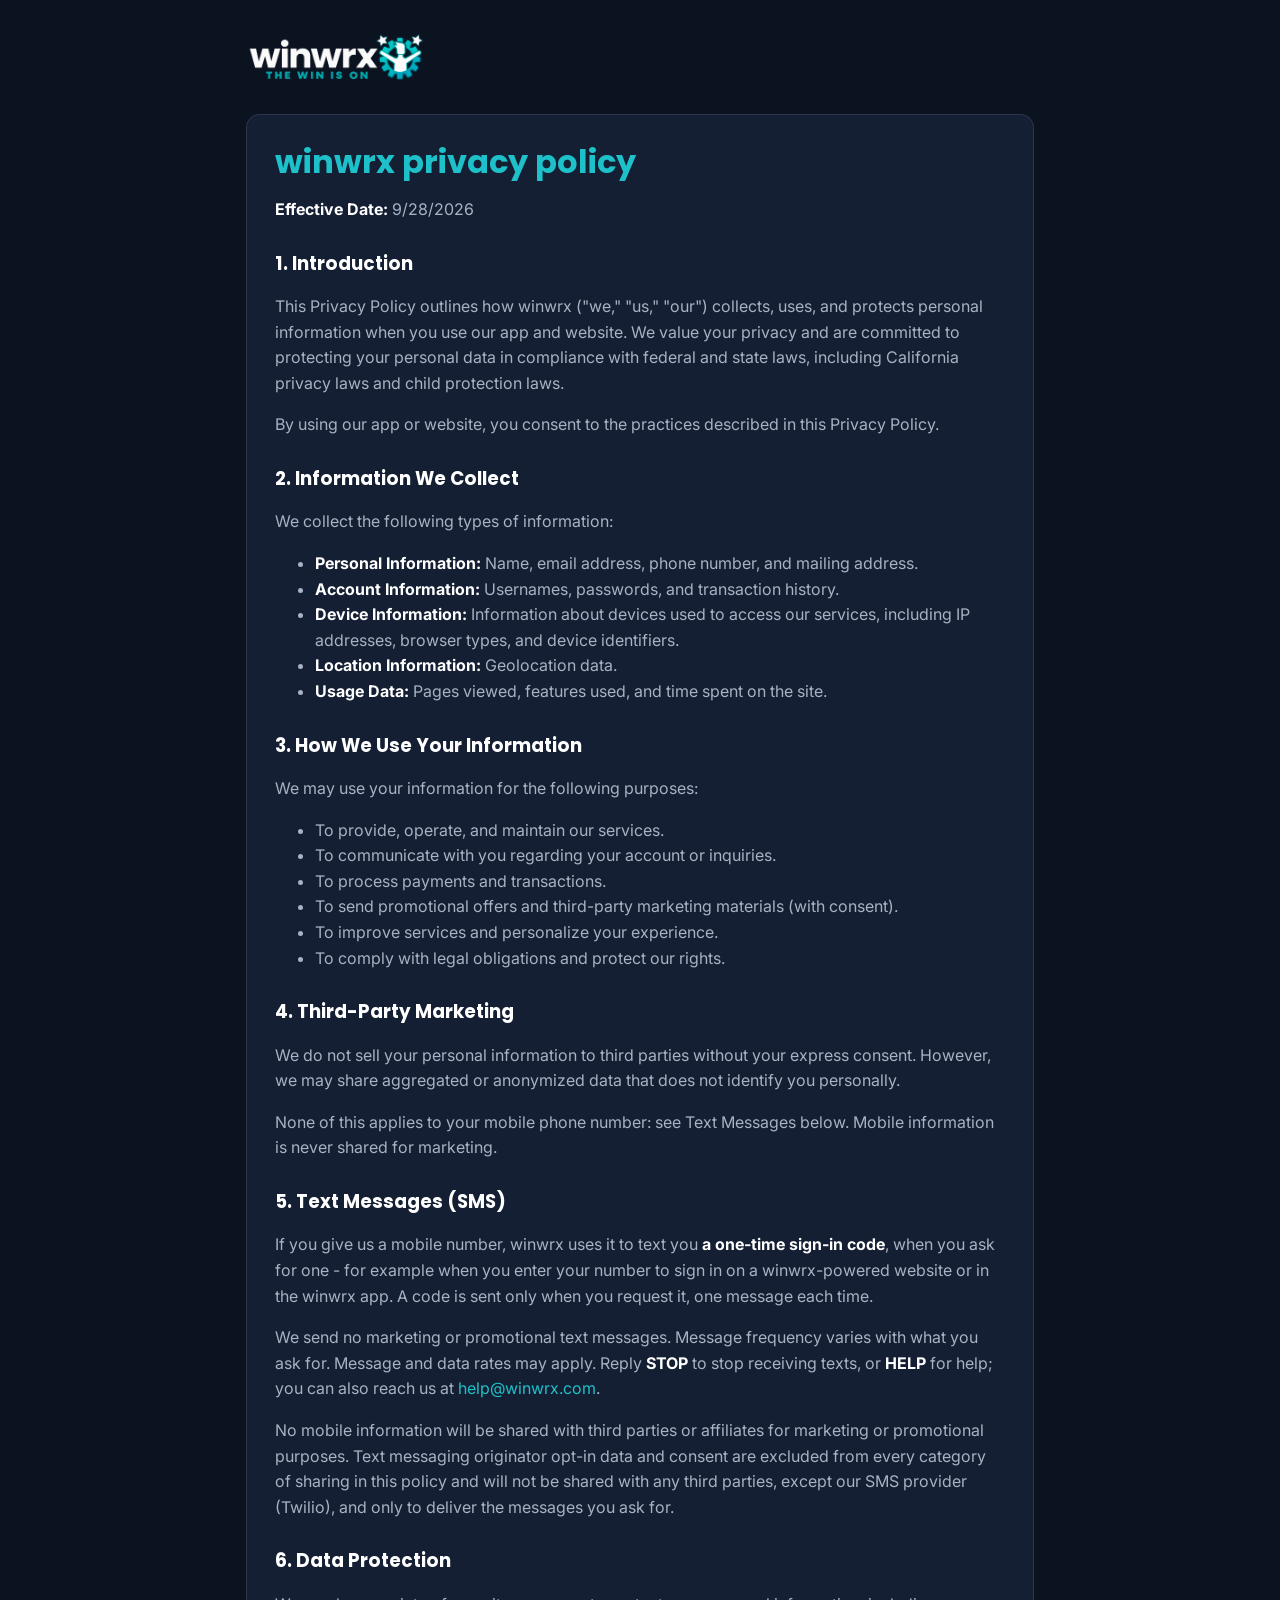
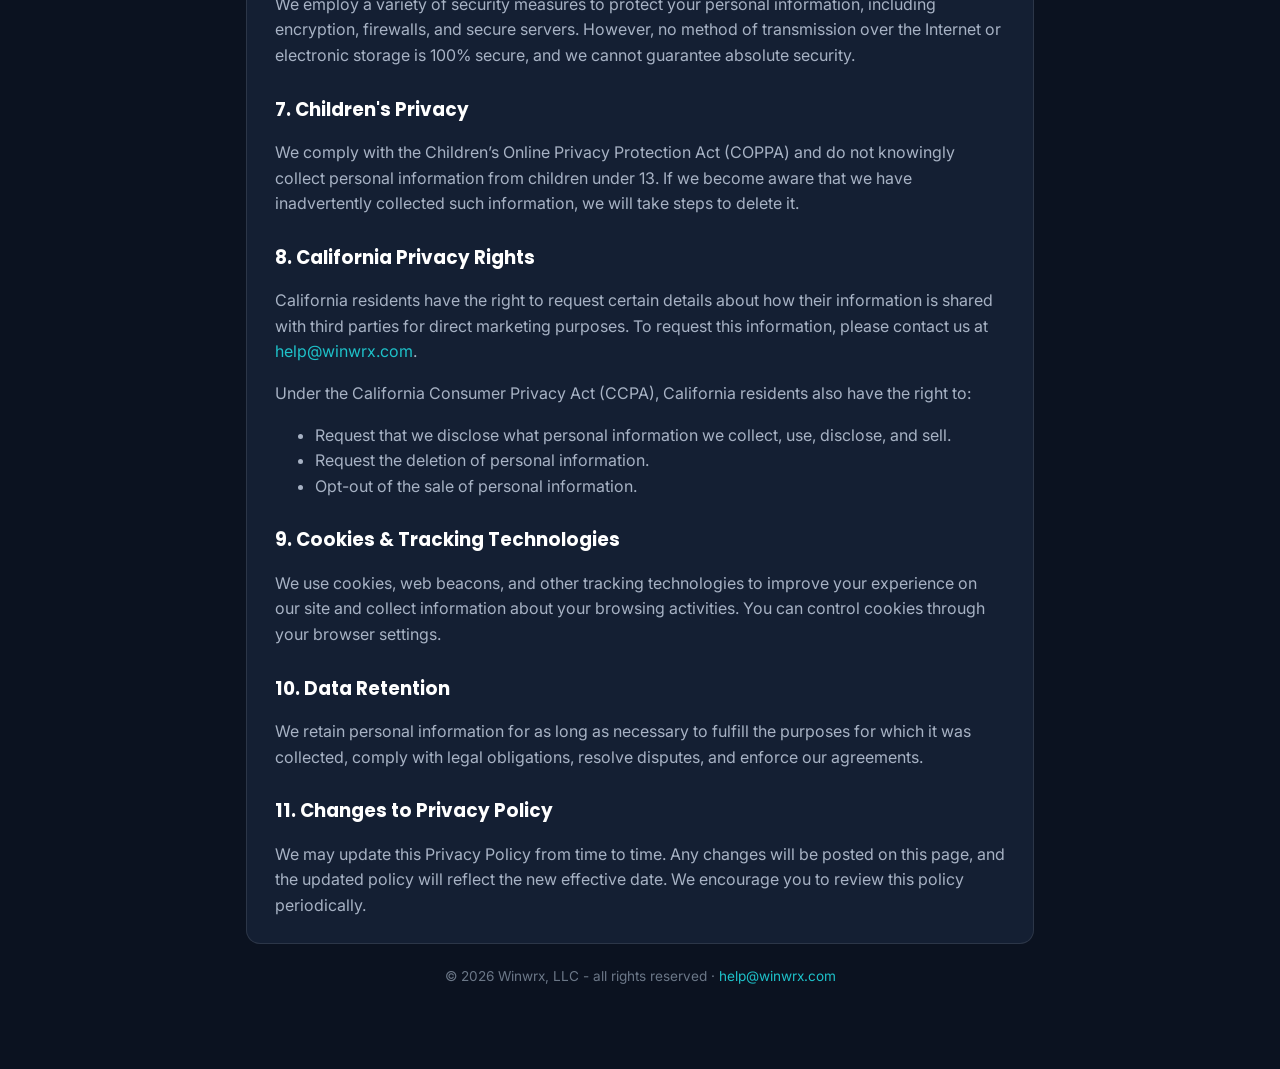
==== commit e2946c04: "Privacy: no sharing of personal information with advertisers Co-Authored-By: Claude Opus 5.5 <norepl" ====
--- a/privacy.html
+++ b/privacy.html
@@ -45,8 +45,7 @@
         </ul>
 
         <h2>4. Third-Party Marketing</h2>
-        <p>With your consent, we may share your personal information with third-party advertisers for marketing purposes. You may opt out at any time by <a href="mailto:help@winwrx.com">contacting us</a>. 
-        We do not sell your personal information to third parties without your express consent. However, we may share aggregated or anonymized data that does not identify you personally.</p>
+        <p>We do not sell your personal information to third parties without your express consent. However, we may share aggregated or anonymized data that does not identify you personally.</p>
         <p>None of this applies to your mobile phone number: see Text Messages below. Mobile information is never shared for marketing.</p>
 
         <h2>5. Text Messages (SMS)</h2>
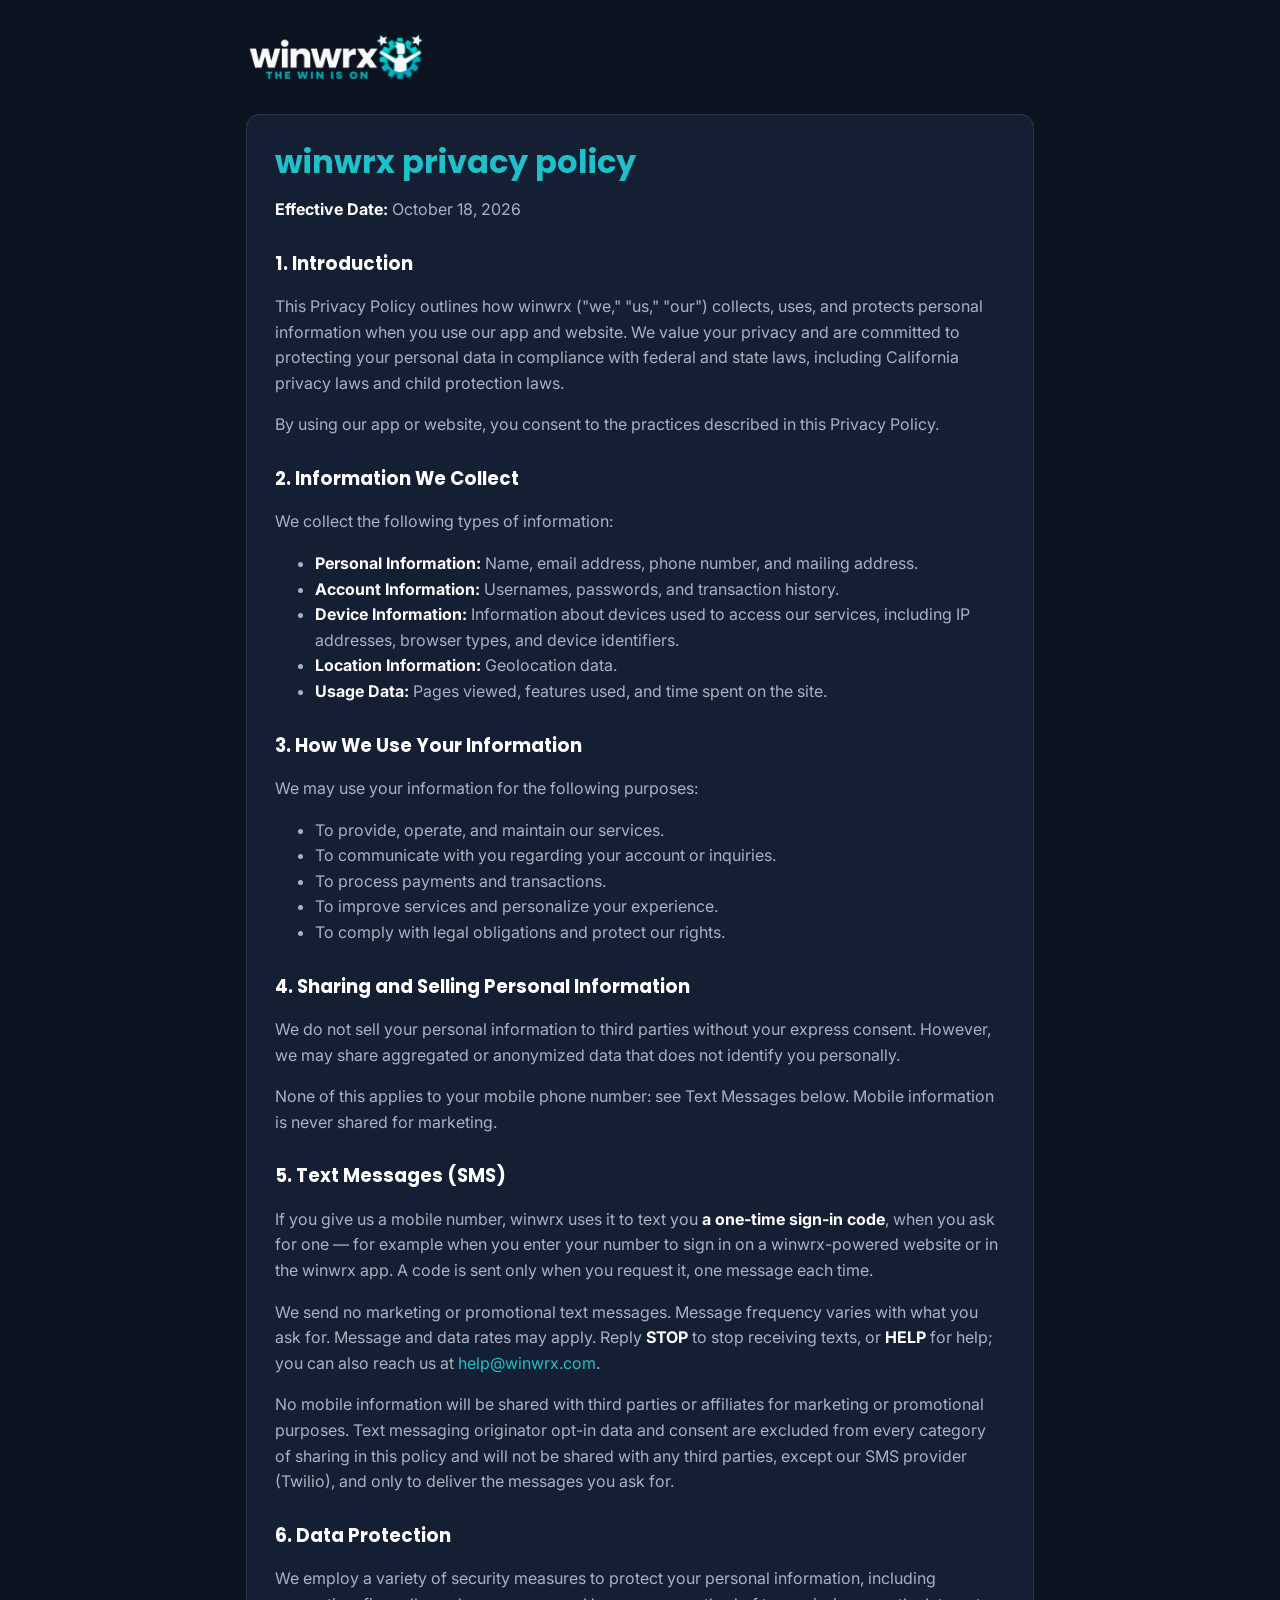
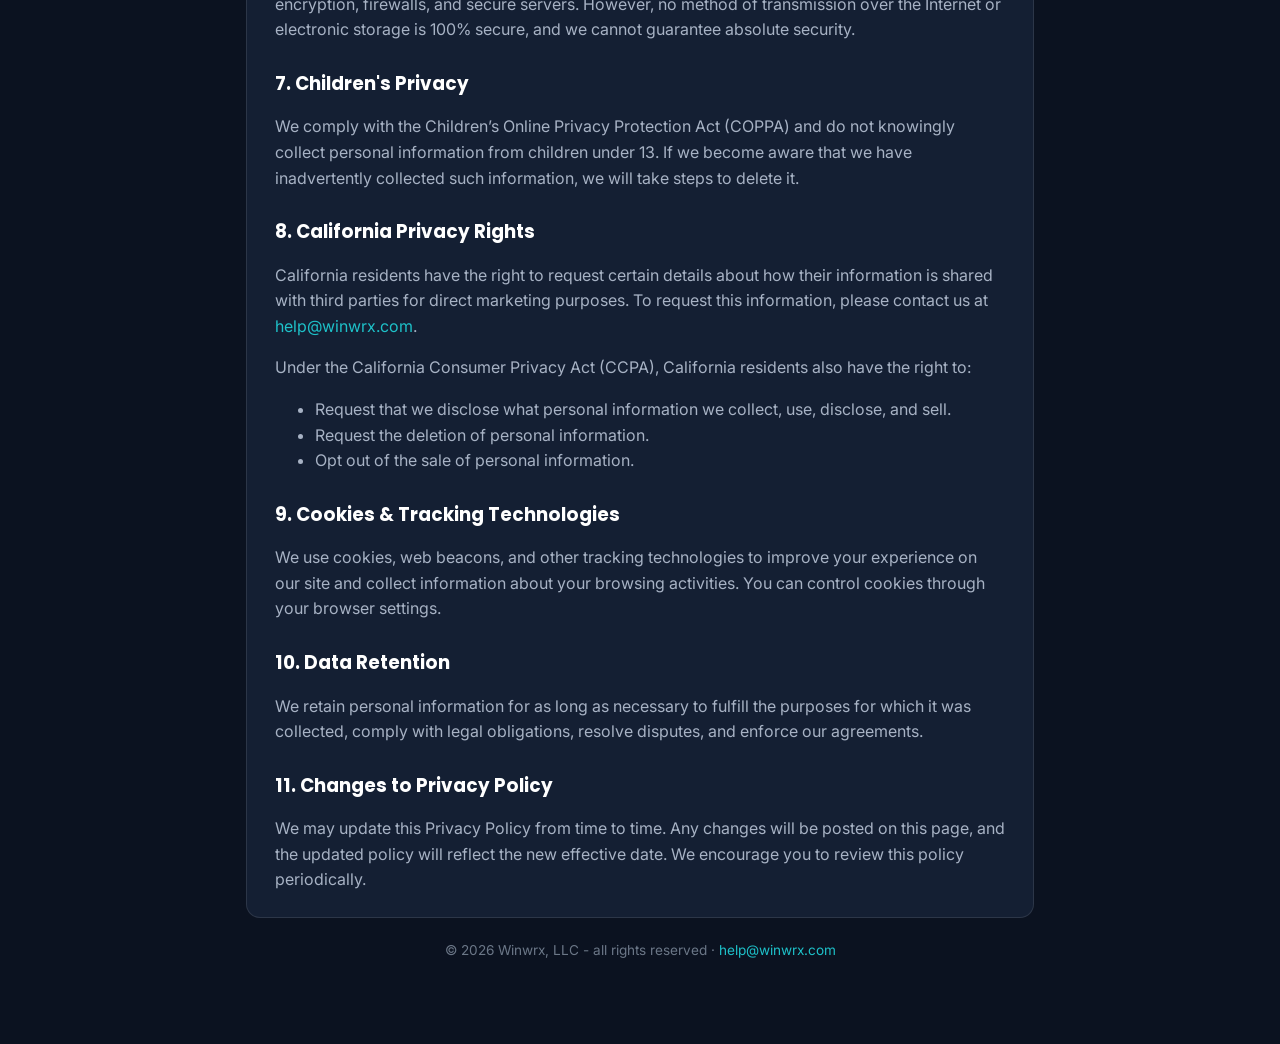
==== commit 8cca1e29: "Privacy and terms: leftover marketing purpose out, section 4 renamed, dates and dashes Co-Authored-B" ====
--- a/privacy.html
+++ b/privacy.html
@@ -17,7 +17,7 @@
         <header>
             <h1>winwrx privacy policy</h1>
         </header>
-        <p><strong>Effective Date:</strong> 9/28/2026</p>
+        <p><strong>Effective Date:</strong> October 18, 2026</p>
 
         <h2>1. Introduction</h2>
         <p>This Privacy Policy outlines how winwrx ("we," "us," "our") collects, uses, and protects personal information when you use our app and website. We value your privacy and are committed to protecting your personal data in compliance with federal and state laws, including California privacy laws and child protection laws.</p>
@@ -39,17 +39,16 @@
             <li>To provide, operate, and maintain our services.</li>
             <li>To communicate with you regarding your account or inquiries.</li>
             <li>To process payments and transactions.</li>
-            <li>To send promotional offers and third-party marketing materials (with consent).</li>
             <li>To improve services and personalize your experience.</li>
             <li>To comply with legal obligations and protect our rights.</li>
         </ul>
 
-        <h2>4. Third-Party Marketing</h2>
+        <h2>4. Sharing and Selling Personal Information</h2>
         <p>We do not sell your personal information to third parties without your express consent. However, we may share aggregated or anonymized data that does not identify you personally.</p>
         <p>None of this applies to your mobile phone number: see Text Messages below. Mobile information is never shared for marketing.</p>
 
         <h2>5. Text Messages (SMS)</h2>
-        <p>If you give us a mobile number, winwrx uses it to text you <strong>a one-time sign-in code</strong>, when you ask for one - for example when you enter your number to sign in on a winwrx-powered website or in the winwrx app. A code is sent only when you request it, one message each time.</p>
+        <p>If you give us a mobile number, winwrx uses it to text you <strong>a one-time sign-in code</strong>, when you ask for one — for example when you enter your number to sign in on a winwrx-powered website or in the winwrx app. A code is sent only when you request it, one message each time.</p>
         <p>We send no marketing or promotional text messages. Message frequency varies with what you ask for. Message and data rates may apply. Reply <strong>STOP</strong> to stop receiving texts, or <strong>HELP</strong> for help; you can also reach us at <a href="mailto:help@winwrx.com">help@winwrx.com</a>.</p>
         <p>No mobile information will be shared with third parties or affiliates for marketing or promotional purposes. Text messaging originator opt-in data and consent are excluded from every category of sharing in this policy and will not be shared with any third parties, except our SMS provider (Twilio), and only to deliver the messages you ask for.</p>
 
@@ -65,7 +64,7 @@
         <ul>
             <li>Request that we disclose what personal information we collect, use, disclose, and sell.</li>
             <li>Request the deletion of personal information.</li>
-            <li>Opt-out of the sale of personal information.</li>
+            <li>Opt out of the sale of personal information.</li>
         </ul>
 
         <h2>9. Cookies & Tracking Technologies</h2>
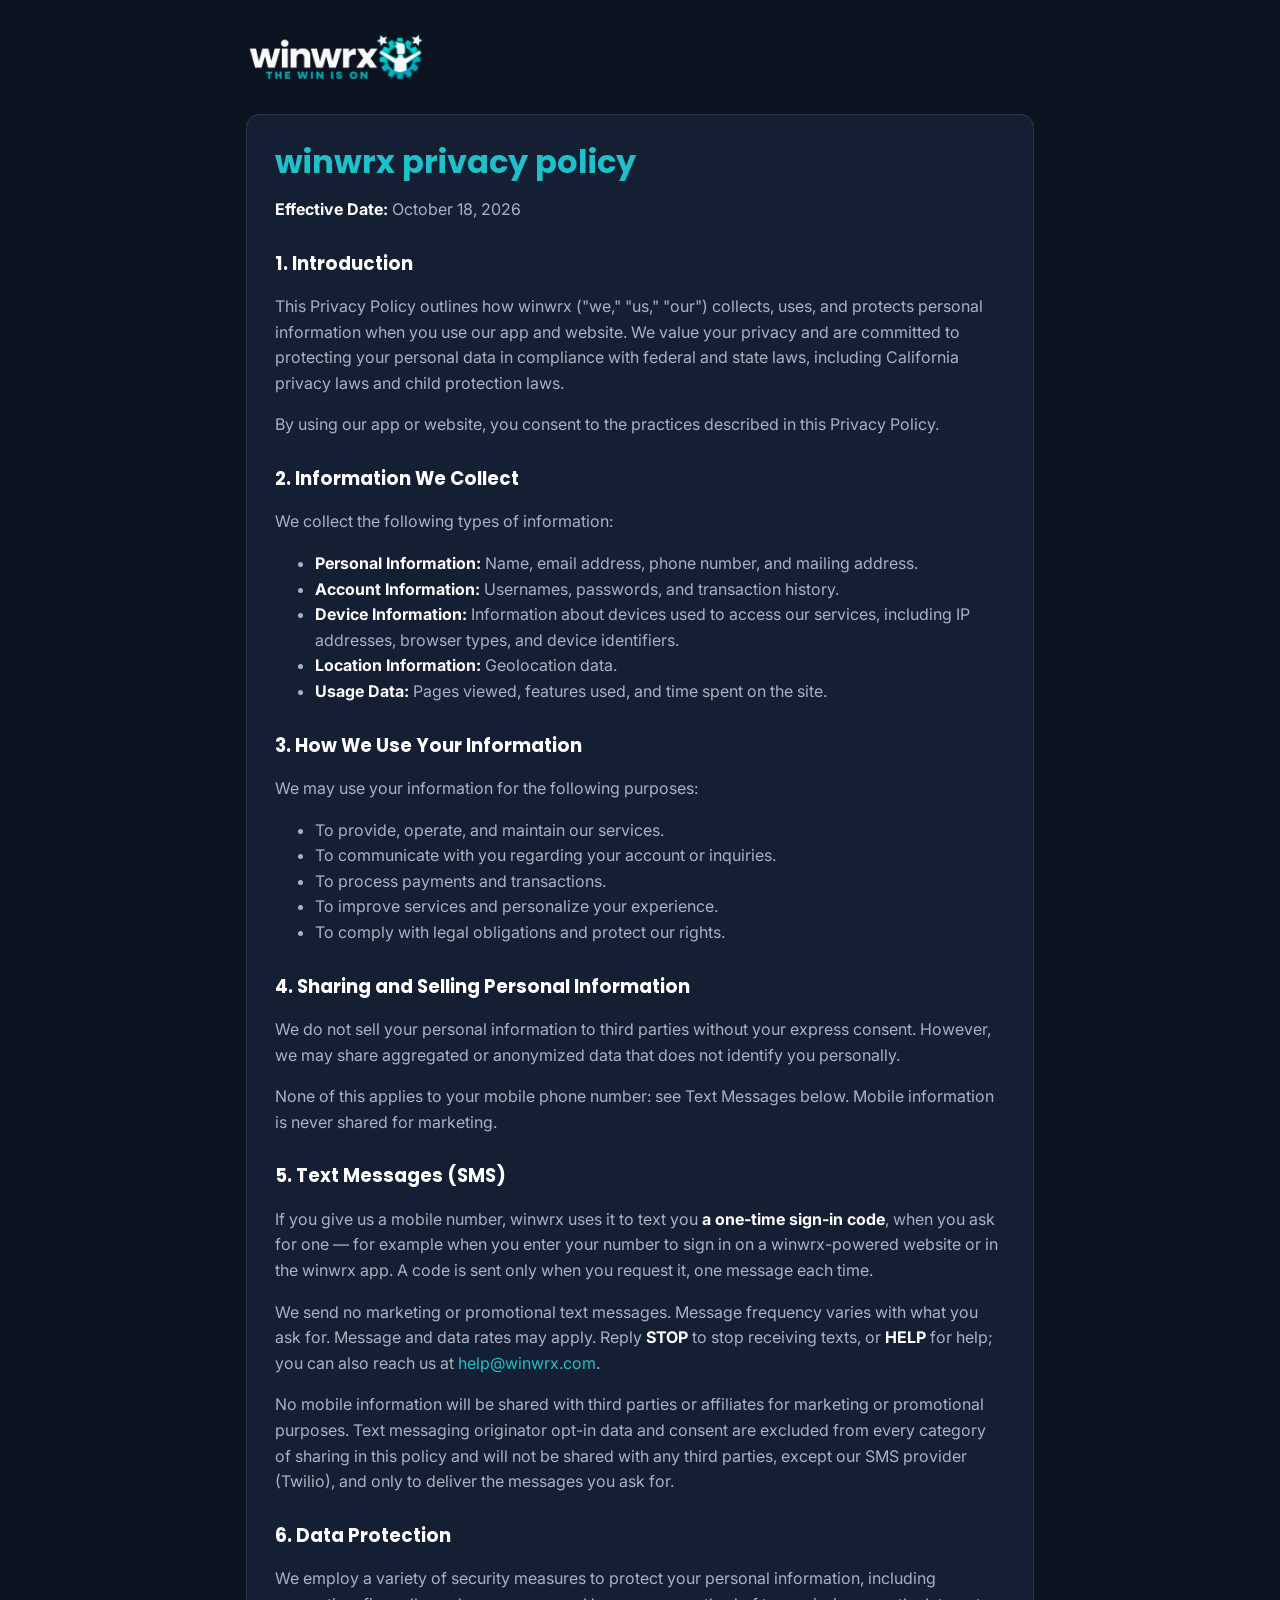
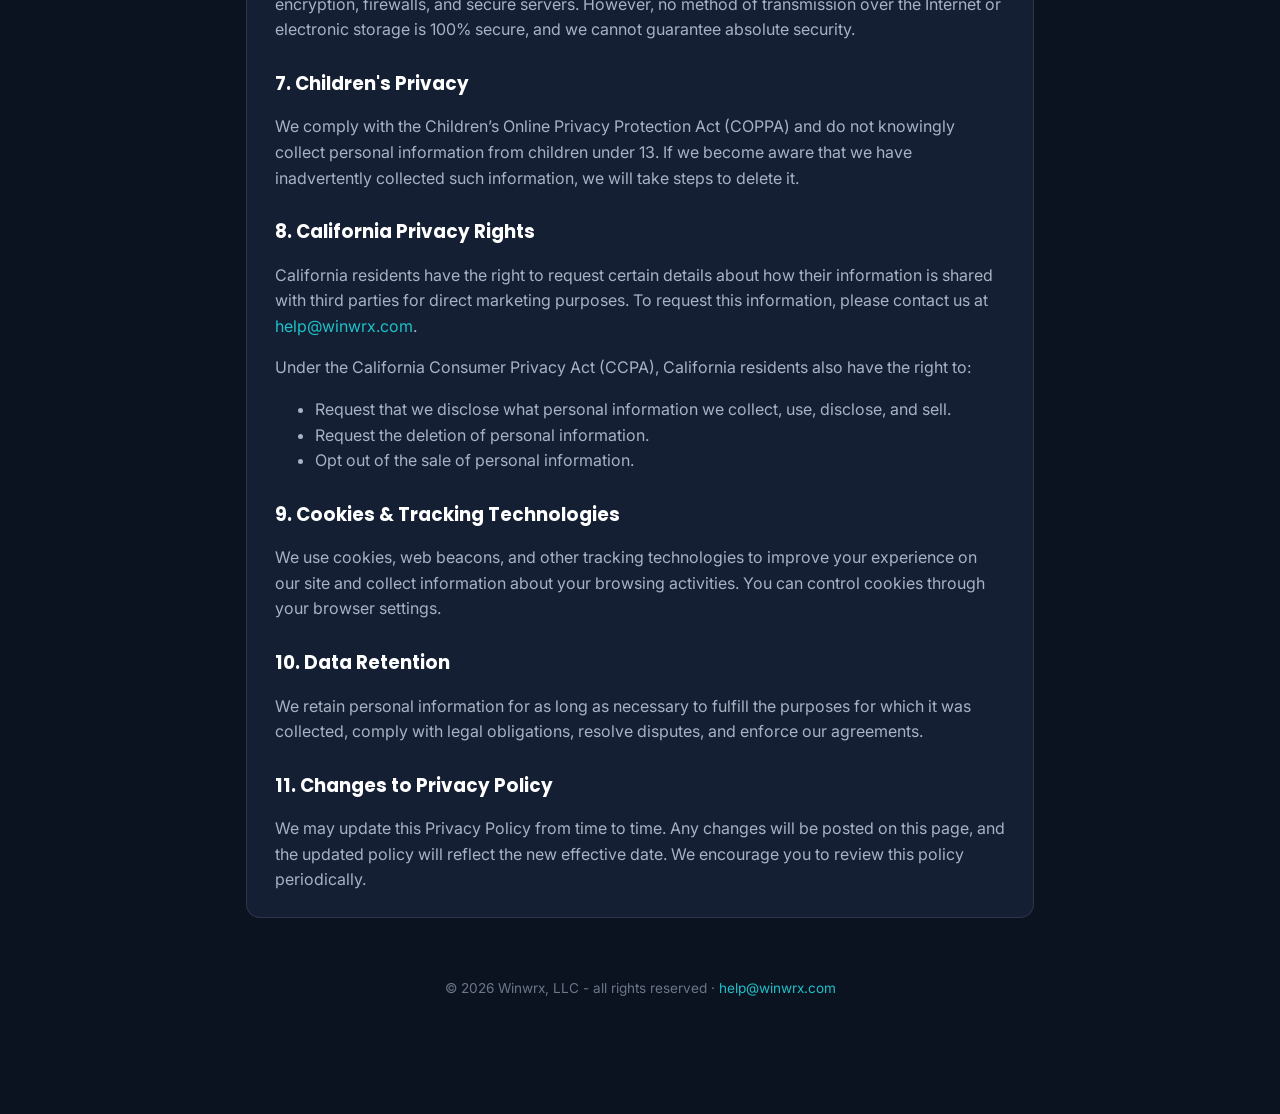
==== commit ee105d95: "Home page: who we are, what we provide, and how to reach us The holding page said only "Services & s" ====
--- a/privacy.html
+++ b/privacy.html
@@ -47,7 +47,7 @@
         <p>We do not sell your personal information to third parties without your express consent. However, we may share aggregated or anonymized data that does not identify you personally.</p>
         <p>None of this applies to your mobile phone number: see Text Messages below. Mobile information is never shared for marketing.</p>
 
-        <h2>5. Text Messages (SMS)</h2>
+        <h2 id="sms">5. Text Messages (SMS)</h2>
         <p>If you give us a mobile number, winwrx uses it to text you <strong>a one-time sign-in code</strong>, when you ask for one — for example when you enter your number to sign in on a winwrx-powered website or in the winwrx app. A code is sent only when you request it, one message each time.</p>
         <p>We send no marketing or promotional text messages. Message frequency varies with what you ask for. Message and data rates may apply. Reply <strong>STOP</strong> to stop receiving texts, or <strong>HELP</strong> for help; you can also reach us at <a href="mailto:help@winwrx.com">help@winwrx.com</a>.</p>
         <p>No mobile information will be shared with third parties or affiliates for marketing or promotional purposes. Text messaging originator opt-in data and consent are excluded from every category of sharing in this policy and will not be shared with any third parties, except our SMS provider (Twilio), and only to deliver the messages you ask for.</p>
--- a/style.css
+++ b/style.css
@@ -27,40 +27,71 @@
 a { color: var(--teal); text-decoration: none; }
 a:hover { text-decoration: underline; }
 
-/* The home page: the logo, one line, the two policies. */
-.hold {
-    min-height: 100vh;
-    display: flex;
-    flex-direction: column;
-    align-items: center;
-    justify-content: center;
-    padding: 32px 16px;
-    text-align: center;
+/* The home page: who we are, what we provide, and how to reach us. */
+.page { max-width: 880px; margin: 0 auto; padding: 40px 20px 0; }
+
+.brand { text-align: center; }
+.brand .logo { width: 100%; max-width: 360px; height: auto; }
+
+.intro { margin: 34px 0 6px; }
+
+.intro h1 {
+    font-family: var(--font-display);
+    font-size: clamp(1.7rem, 4.4vw, 2.5rem);
+    line-height: 1.15;
+    text-wrap: balance;
+    margin: 0 0 16px;
+    color: var(--teal);
 }
 
-.hold .logo { width: 100%; max-width: 420px; height: auto; }
+.lede { color: var(--muted); font-size: 1.06rem; margin: 0 0 14px; }
 
-.hold .soon {
-    margin: 28px 0 8px;
+h2 {
     font-family: var(--font-display);
-    font-size: 1.25rem;
-    color: var(--muted);
+    font-size: 1.15rem;
+    margin: 0 0 14px;
+    color: var(--ink);
 }
 
-.btns { display: flex; flex-wrap: wrap; gap: 12px; justify-content: center; margin-top: 18px; }
+.what { margin-top: 38px; }
 
-.btn {
-    display: inline-block;
-    padding: 11px 22px;
-    border-radius: 999px;
-    border: 1px solid var(--teal);
-    color: var(--teal);
-    font-family: var(--font-display);
-    font-weight: 600;
+.grid {
+    list-style: none;
+    margin: 0;
+    padding: 0;
+    display: grid;
+    grid-template-columns: repeat(auto-fit, minmax(240px, 1fr));
+    gap: 14px;
+}
+
+.grid li {
+    background: var(--surface);
+    border: 1px solid var(--line);
+    border-radius: 14px;
+    padding: 18px 20px;
+    color: var(--muted);
     font-size: .95rem;
 }
 
-.btn:hover { background: var(--teal); color: var(--teal-ink); text-decoration: none; }
+.grid strong {
+    display: block;
+    font-family: var(--font-display);
+    color: var(--ink);
+    font-size: 1rem;
+    margin-bottom: 5px;
+}
+
+.block {
+    margin-top: 38px;
+    background: var(--surface);
+    border: 1px solid var(--line);
+    border-radius: 14px;
+    padding: 24px 24px 8px;
+}
+
+.block p { color: var(--muted); margin: 0 0 14px; }
+
+.org { color: var(--dim); font-size: .9rem; }
 
 /* The policies: a reading column on a card. */
 .doc { max-width: 820px; margin: 0 auto; padding: 28px 16px 60px; }
@@ -81,7 +112,8 @@
 .container strong { color: var(--ink); }
 
 footer {
-    padding: 22px 0;
+    margin-top: 38px;
+    padding: 22px 0 54px;
     text-align: center;
     font-size: .85rem;
     color: var(--dim);
